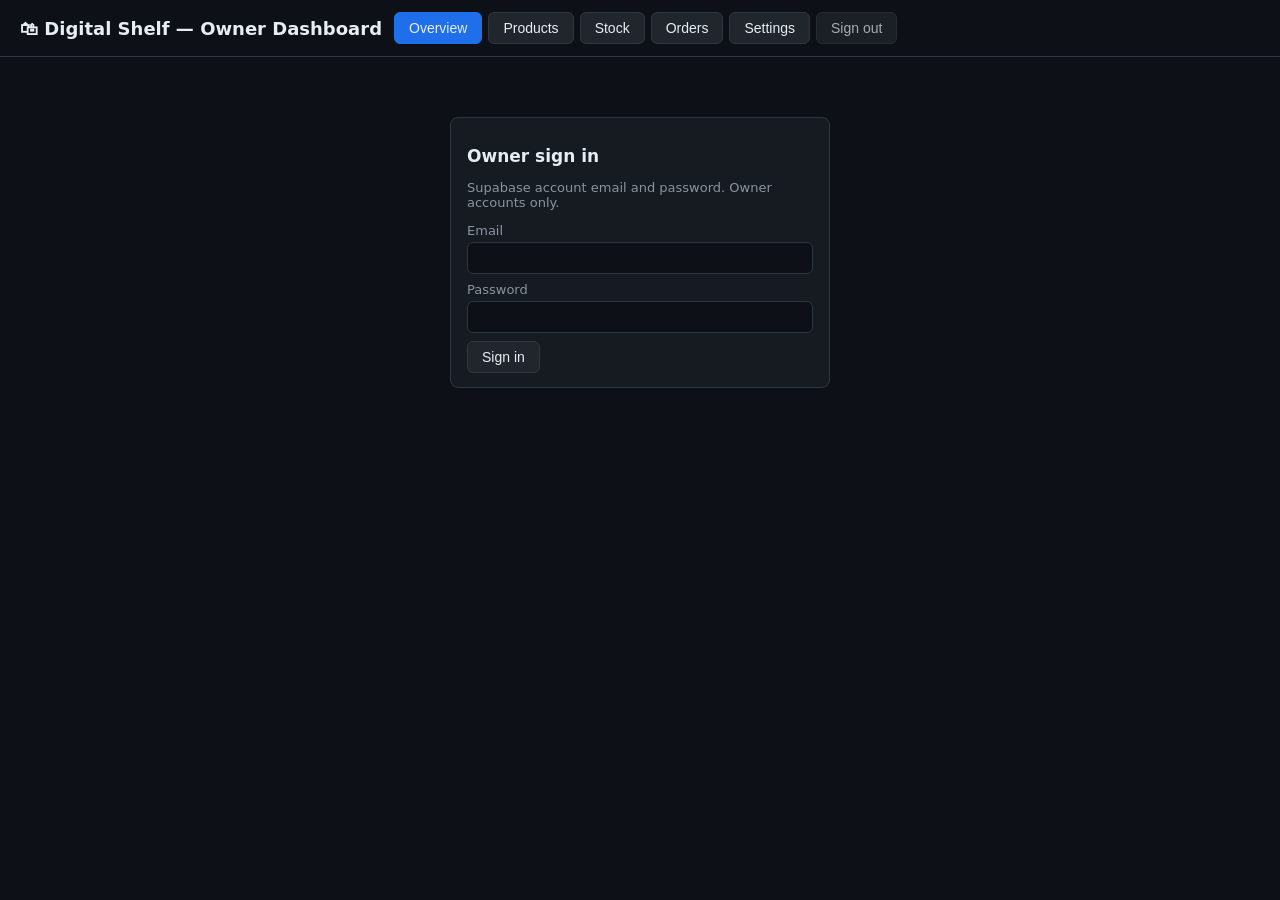
==== dashboard/index.html @ 9cb74b02 "Private owner dashboard: Cloudflare Pages UI + authenticated admin API Worker (admin.py, entry.py): " ====
<!DOCTYPE html>
<html lang="en">
<head>
<meta charset="utf-8">
<meta name="viewport" content="width=device-width, initial-scale=1">
<title>Digital Shelf — Owner Dashboard</title>
<link rel="stylesheet" href="styles.css">
</head>
<body>
<header>
  <h1>🛍 Digital Shelf — Owner Dashboard</h1>
  <nav id="nav" hidden>
    <button data-view="overview" class="active">Overview</button>
    <button data-view="products">Products</button>
    <button data-view="stock">Stock</button>
    <button data-view="orders">Orders</button>
    <button data-view="settings">Settings</button>
    <button id="logout" class="ghost">Sign out</button>
  </nav>
</header>

<main>
  <section id="view-login">
    <form id="login-form" class="card narrow">
      <h2>Owner sign in</h2>
      <p class="muted">Supabase account email and password. Owner accounts only.</p>
      <label>Email <input type="email" id="login-email" required autocomplete="username"></label>
      <label>Password <input type="password" id="login-password" required autocomplete="current-password"></label>
      <button type="submit">Sign in</button>
      <p class="error" id="login-error" hidden></p>
    </form>
  </section>

  <section id="view-overview" hidden>
    <h2>Overview</h2>
    <div id="overview-cards" class="grid"></div>
    <h3>Alerts</h3>
    <div id="overview-alerts" class="card"></div>
  </section>

  <section id="view-products" hidden>
    <h2>Products</h2>
    <form id="product-form" class="card">
      <h3>New product (created inactive)</h3>
      <div class="row">
        <label>SKU <input id="p-sku" required placeholder="e.g. win11-key"></label>
        <label>Title <input id="p-title" required maxlength="64"></label>
        <label>Stars price <input id="p-price" type="number" min="1" step="1" required></label>
        <label>Category <input id="p-category" placeholder="general"></label>
      </div>
      <label>Description <textarea id="p-description" maxlength="500"></textarea></label>
      <button type="submit">Create inactive product</button>
    </form>
    <div id="products-list"></div>
  </section>

  <section id="view-stock" hidden>
    <h2>Stock</h2>
    <form id="stock-form" class="card">
      <h3>Bulk upload codes / download URLs</h3>
      <p class="muted">One per line, up to 500 lines. Encrypted server-side before storage; duplicates are skipped.</p>
      <label>Product SKU <select id="s-sku" required></select></label>
      <label>Lines <textarea id="s-lines" rows="8" required placeholder="CODE-1&#10;https://…"></textarea></label>
      <button type="submit">Encrypt &amp; upload</button>
      <p id="stock-result" class="muted"></p>
    </form>
  </section>

  <section id="view-orders" hidden>
    <h2>Orders</h2>
    <div class="card row">
      <label>State <select id="o-state">
        <option value="">all</option>
        <option>invoice</option><option>checkout</option><option>expired</option>
        <option>delivering</option><option>delivered</option><option>delivery_failed</option>
        <option>needs_refund</option><option>refunded</option>
      </select></label>
      <label>Search <input id="o-q" placeholder="order id, title or user id"></label>
      <button id="o-search">Search</button>
    </div>
    <div id="orders-list"></div>
  </section>

  <section id="view-settings" hidden>
    <h2>Settings</h2>
    <form id="settings-form" class="card">
      <label>Store name <input id="set-shop_name" maxlength="64"></label>
      <label>Support contact <input id="set-support_contact" maxlength="128"></label>
      <label>Terms text <textarea id="set-terms_text" rows="6"></textarea></label>
      <label>Privacy text <textarea id="set-privacy_text" rows="6"></textarea></label>
      <label class="row"><input type="checkbox" id="set-checkout_paused"> Pause checkout (existing paid orders still deliver)</label>
      <p class="warn" id="terms-warning" hidden>⚠ Changing terms or privacy text requires every buyer to re-accept at next checkout.</p>
      <button type="submit">Save settings</button>
      <p id="settings-result" class="muted"></p>
    </form>
  </section>
</main>

<div id="toast" hidden></div>
<script src="config.js"></script>
<script src="app.js"></script>
</body>
</html>
---- dashboard/styles.css ----
:root { color-scheme: dark; }
* { box-sizing: border-box; }
body {
  margin: 0; font-family: system-ui, sans-serif;
  background: #0d1117; color: #e6edf3;
}
header {
  padding: 12px 20px; border-bottom: 1px solid #30363d;
  display: flex; flex-wrap: wrap; gap: 12px; align-items: center;
}
header h1 { font-size: 18px; margin: 0; }
nav { display: flex; gap: 6px; flex-wrap: wrap; }
button {
  background: #21262d; color: #e6edf3; border: 1px solid #30363d;
  border-radius: 6px; padding: 7px 14px; cursor: pointer; font-size: 14px;
}
button:hover { background: #30363d; }
button.active { background: #1f6feb; border-color: #1f6feb; }
button.danger { border-color: #da3633; color: #ff7b72; }
button.ghost { opacity: 0.7; }
main { padding: 20px; max-width: 1000px; margin: 0 auto; }
.card {
  background: #161b22; border: 1px solid #30363d; border-radius: 8px;
  padding: 14px 16px; margin-bottom: 12px;
}
.card.narrow { max-width: 380px; margin: 40px auto; }
.grid { display: grid; grid-template-columns: repeat(auto-fill, minmax(150px, 1fr)); gap: 10px; }
.stat b { font-size: 22px; display: block; }
.stat span { color: #8b949e; font-size: 13px; }
.row { display: flex; gap: 12px; flex-wrap: wrap; align-items: center; }
.spread { justify-content: space-between; }
label { display: block; margin: 8px 0; font-size: 13px; color: #8b949e; }
input, textarea, select {
  display: block; width: 100%; margin-top: 4px; padding: 7px 9px;
  background: #0d1117; color: #e6edf3; border: 1px solid #30363d; border-radius: 6px;
  font-size: 14px; font-family: inherit;
}
input[type="checkbox"] { display: inline; width: auto; margin-right: 8px; }
.row label { flex: 1; min-width: 140px; }
.muted { color: #8b949e; font-size: 13px; }
.error { color: #ff7b72; }
.warn { color: #d29922; }
.badge {
  display: inline-block; padding: 1px 8px; border-radius: 10px; font-size: 12px;
  background: #30363d; margin-left: 4px;
}
.badge.ok { background: #1a7f37; }
.badge.bad { background: #7a2e2e; }
code { background: #30363d; padding: 1px 6px; border-radius: 4px; font-size: 13px; }
#toast {
  position: fixed; bottom: 20px; right: 20px; background: #1f6feb;
  padding: 10px 16px; border-radius: 8px; font-size: 14px;
}
#toast.error { background: #da3633; }
h2 { font-size: 17px; } h3 { font-size: 15px; margin-top: 0; }
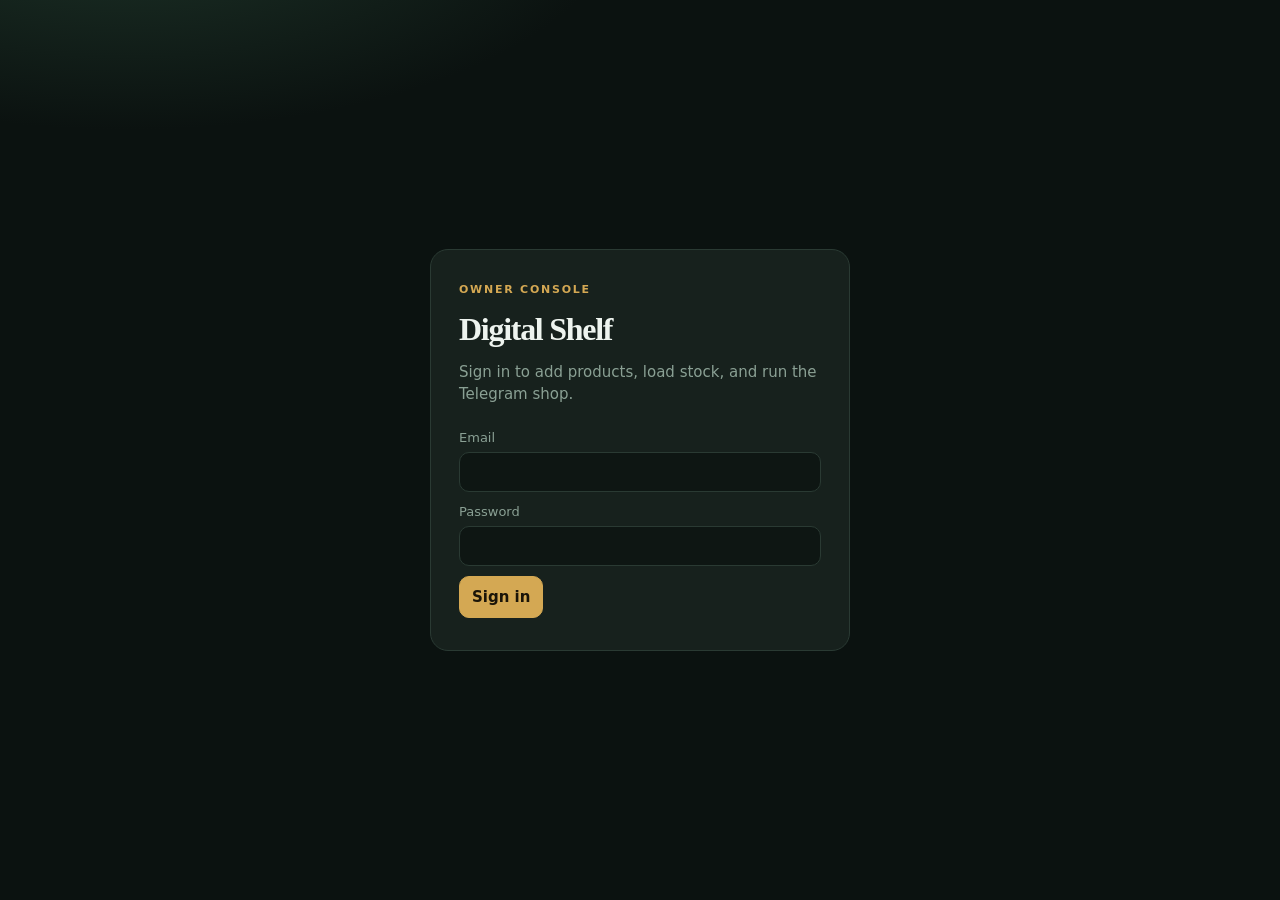
==== commit 9c49bd8a: "Make the owner dashboard actually runnable. The previous console leaked nav on the login screen, edi" ====
--- a/dashboard/index.html
+++ b/dashboard/index.html
@@ -3,98 +3,186 @@
 <head>
 <meta charset="utf-8">
 <meta name="viewport" content="width=device-width, initial-scale=1">
-<title>Digital Shelf — Owner Dashboard</title>
+<title>Digital Shelf — Owner</title>
 <link rel="stylesheet" href="styles.css">
 </head>
 <body>
-<header>
-  <h1>🛍 Digital Shelf — Owner Dashboard</h1>
-  <nav id="nav" hidden>
-    <button data-view="overview" class="active">Overview</button>
-    <button data-view="products">Products</button>
-    <button data-view="stock">Stock</button>
-    <button data-view="orders">Orders</button>
-    <button data-view="settings">Settings</button>
-    <button id="logout" class="ghost">Sign out</button>
-  </nav>
-</header>
-
-<main>
-  <section id="view-login">
-    <form id="login-form" class="card narrow">
-      <h2>Owner sign in</h2>
-      <p class="muted">Supabase account email and password. Owner accounts only.</p>
+<div id="login-screen">
+  <div class="login-card">
+    <p class="eyebrow">Owner console</p>
+    <h1>Digital Shelf</h1>
+    <p class="lede">Sign in to add products, load stock, and run the Telegram shop.</p>
+    <form id="login-form">
       <label>Email <input type="email" id="login-email" required autocomplete="username"></label>
       <label>Password <input type="password" id="login-password" required autocomplete="current-password"></label>
-      <button type="submit">Sign in</button>
+      <button type="submit" class="primary">Sign in</button>
       <p class="error" id="login-error" hidden></p>
     </form>
-  </section>
+  </div>
+</div>
 
-  <section id="view-overview" hidden>
-    <h2>Overview</h2>
-    <div id="overview-cards" class="grid"></div>
-    <h3>Alerts</h3>
-    <div id="overview-alerts" class="card"></div>
-  </section>
+<div id="shell" hidden>
+  <aside>
+    <div class="brand">
+      <span class="mark">DS</span>
+      <div>
+        <strong>Digital Shelf</strong>
+        <small id="shop-status">checking…</small>
+      </div>
+    </div>
+    <nav id="nav">
+      <button data-view="overview" class="active">Overview</button>
+      <button data-view="products">Products</button>
+      <button data-view="stock">Stock</button>
+      <button data-view="orders">Orders</button>
+      <button data-view="settings">Settings</button>
+    </nav>
+    <button id="logout" class="ghost">Sign out</button>
+  </aside>
 
-  <section id="view-products" hidden>
-    <h2>Products</h2>
-    <form id="product-form" class="card">
-      <h3>New product (created inactive)</h3>
-      <div class="row">
-        <label>SKU <input id="p-sku" required placeholder="e.g. win11-key"></label>
-        <label>Title <input id="p-title" required maxlength="64"></label>
-        <label>Stars price <input id="p-price" type="number" min="1" step="1" required></label>
-        <label>Category <input id="p-category" placeholder="general"></label>
+  <main>
+    <section id="view-overview">
+      <header class="page-head">
+        <div>
+          <p class="eyebrow">Shop health</p>
+          <h2>Overview</h2>
+        </div>
+      </header>
+      <div id="setup-banner" class="banner" hidden></div>
+      <div id="overview-cards" class="stats"></div>
+      <div class="panel">
+        <h3>Needs attention</h3>
+        <div id="overview-alerts"></div>
       </div>
-      <label>Description <textarea id="p-description" maxlength="500"></textarea></label>
-      <button type="submit">Create inactive product</button>
-    </form>
-    <div id="products-list"></div>
-  </section>
+    </section>
 
-  <section id="view-stock" hidden>
-    <h2>Stock</h2>
-    <form id="stock-form" class="card">
-      <h3>Bulk upload codes / download URLs</h3>
-      <p class="muted">One per line, up to 500 lines. Encrypted server-side before storage; duplicates are skipped.</p>
-      <label>Product SKU <select id="s-sku" required></select></label>
-      <label>Lines <textarea id="s-lines" rows="8" required placeholder="CODE-1&#10;https://…"></textarea></label>
-      <button type="submit">Encrypt &amp; upload</button>
-      <p id="stock-result" class="muted"></p>
-    </form>
-  </section>
+    <section id="view-products" hidden>
+      <header class="page-head">
+        <div>
+          <p class="eyebrow">Catalog</p>
+          <h2>Products</h2>
+        </div>
+        <button id="new-product" class="primary">New product</button>
+      </header>
+      <p class="hint">New products stay hidden from buyers until you upload stock and activate them.</p>
+      <div id="products-list" class="stack"></div>
+    </section>
 
-  <section id="view-orders" hidden>
-    <h2>Orders</h2>
-    <div class="card row">
-      <label>State <select id="o-state">
-        <option value="">all</option>
-        <option>invoice</option><option>checkout</option><option>expired</option>
-        <option>delivering</option><option>delivered</option><option>delivery_failed</option>
-        <option>needs_refund</option><option>refunded</option>
-      </select></label>
-      <label>Search <input id="o-q" placeholder="order id, title or user id"></label>
-      <button id="o-search">Search</button>
+    <section id="view-stock" hidden>
+      <header class="page-head">
+        <div>
+          <p class="eyebrow">Inventory</p>
+          <h2>Stock</h2>
+        </div>
+      </header>
+      <div class="grid-2">
+        <form id="stock-form" class="panel">
+          <h3>Upload codes or URLs</h3>
+          <p class="hint">One per line, up to 500. Encrypted in the Worker before storage. Sold and quarantined rows are never overwritten.</p>
+          <label>Product
+            <select id="s-sku" required></select>
+          </label>
+          <label class="drop" id="dropzone">
+            <input type="file" id="s-file" accept=".txt,text/plain">
+            Drop a .txt file here, or paste below
+          </label>
+          <label>Lines
+            <textarea id="s-lines" rows="8" placeholder="XXXX-XXXX-XXXX&#10;https://…"></textarea>
+          </label>
+          <button type="submit" class="primary">Encrypt &amp; upload</button>
+          <p id="stock-result" class="hint"></p>
+        </form>
+        <div class="panel">
+          <h3>Loaded for this product</h3>
+          <p class="hint">Fingerprints only — codes never appear here.</p>
+          <div id="stock-list"></div>
+        </div>
+      </div>
+    </section>
+
+    <section id="view-orders" hidden>
+      <header class="page-head">
+        <div>
+          <p class="eyebrow">Sales</p>
+          <h2>Orders</h2>
+        </div>
+      </header>
+      <div class="filters panel">
+        <label>State
+          <select id="o-state">
+            <option value="">all</option>
+            <option>invoice</option>
+            <option>checkout</option>
+            <option>expired</option>
+            <option>delivering</option>
+            <option>delivered</option>
+            <option>delivery_failed</option>
+            <option>needs_refund</option>
+            <option>refunded</option>
+          </select>
+        </label>
+        <label>Search
+          <input id="o-q" placeholder="order id, title or Telegram user id">
+        </label>
+        <button id="o-search" class="primary">Search</button>
+      </div>
+      <div id="orders-list" class="stack"></div>
+    </section>
+
+    <section id="view-settings" hidden>
+      <header class="page-head">
+        <div>
+          <p class="eyebrow">Store</p>
+          <h2>Settings</h2>
+        </div>
+      </header>
+      <form id="settings-form" class="panel narrow">
+        <label>Store name <input id="set-shop_name" maxlength="64"></label>
+        <label>Support contact <input id="set-support_contact" maxlength="128" placeholder="email or @handle"></label>
+        <label>Terms text <textarea id="set-terms_text" rows="6"></textarea></label>
+        <label>Privacy text <textarea id="set-privacy_text" rows="6"></textarea></label>
+        <label class="check">
+          <input type="checkbox" id="set-checkout_paused">
+          Pause checkout — already-paid orders still deliver
+        </label>
+        <p class="warn" id="terms-warning" hidden>Changing terms or privacy requires every buyer to re-accept at next checkout.</p>
+        <button type="submit" class="primary">Save settings</button>
+        <p id="settings-result" class="hint"></p>
+      </form>
+    </section>
+  </main>
+</div>
+
+<dialog id="product-dialog">
+  <form id="product-form" method="dialog">
+    <h3 id="product-dialog-title">New product</h3>
+    <p class="hint" id="product-dialog-hint">Created inactive. Upload stock, then activate.</p>
+    <input type="hidden" id="p-mode" value="create">
+    <label>SKU <input id="p-sku" required placeholder="win11-key" autocomplete="off"></label>
+    <label>Title <input id="p-title" required maxlength="64"></label>
+    <div class="row">
+      <label>Stars price <input id="p-price" type="number" min="1" step="1" required></label>
+      <label>Category <input id="p-category" placeholder="general"></label>
     </div>
-    <div id="orders-list"></div>
-  </section>
+    <label>Description <textarea id="p-description" maxlength="500" rows="3"></textarea></label>
+    <div class="dialog-actions">
+      <button type="button" id="product-cancel" class="ghost" value="cancel">Cancel</button>
+      <button type="submit" class="primary" id="product-save">Create</button>
+    </div>
+    <p class="error" id="product-error" hidden></p>
+  </form>
+</dialog>
 
-  <section id="view-settings" hidden>
-    <h2>Settings</h2>
-    <form id="settings-form" class="card">
-      <label>Store name <input id="set-shop_name" maxlength="64"></label>
-      <label>Support contact <input id="set-support_contact" maxlength="128"></label>
-      <label>Terms text <textarea id="set-terms_text" rows="6"></textarea></label>
-      <label>Privacy text <textarea id="set-privacy_text" rows="6"></textarea></label>
-      <label class="row"><input type="checkbox" id="set-checkout_paused"> Pause checkout (existing paid orders still deliver)</label>
-      <p class="warn" id="terms-warning" hidden>⚠ Changing terms or privacy text requires every buyer to re-accept at next checkout.</p>
-      <button type="submit">Save settings</button>
-      <p id="settings-result" class="muted"></p>
-    </form>
-  </section>
-</main>
+<dialog id="confirm-dialog">
+  <form method="dialog" id="confirm-form">
+    <h3 id="confirm-title">Confirm</h3>
+    <p id="confirm-body"></p>
+    <div class="dialog-actions">
+      <button type="button" id="confirm-cancel" class="ghost">Cancel</button>
+      <button type="submit" id="confirm-ok" class="danger">Confirm</button>
+    </div>
+  </form>
+</dialog>
 
 <div id="toast" hidden></div>
 <script src="config.js"></script>
--- a/dashboard/styles.css
+++ b/dashboard/styles.css
@@ -1,55 +1,230 @@
-:root { color-scheme: dark; }
+:root {
+  color-scheme: dark;
+  --bg: #0b1210;
+  --bg-2: #121a17;
+  --panel: #17211d;
+  --line: #2a3a33;
+  --ink: #eef4ef;
+  --muted: #8aa094;
+  --gold: #d4a853;
+  --gold-2: #f0c36a;
+  --ok: #3dcc8a;
+  --bad: #e07070;
+  --warn: #e0b45a;
+}
 * { box-sizing: border-box; }
+[hidden] { display: none !important; }
+html, body { height: 100%; }
 body {
-  margin: 0; font-family: system-ui, sans-serif;
-  background: #0d1117; color: #e6edf3;
-}
-header {
-  padding: 12px 20px; border-bottom: 1px solid #30363d;
-  display: flex; flex-wrap: wrap; gap: 12px; align-items: center;
-}
-header h1 { font-size: 18px; margin: 0; }
-nav { display: flex; gap: 6px; flex-wrap: wrap; }
-button {
-  background: #21262d; color: #e6edf3; border: 1px solid #30363d;
-  border-radius: 6px; padding: 7px 14px; cursor: pointer; font-size: 14px;
-}
-button:hover { background: #30363d; }
-button.active { background: #1f6feb; border-color: #1f6feb; }
-button.danger { border-color: #da3633; color: #ff7b72; }
-button.ghost { opacity: 0.7; }
-main { padding: 20px; max-width: 1000px; margin: 0 auto; }
-.card {
-  background: #161b22; border: 1px solid #30363d; border-radius: 8px;
-  padding: 14px 16px; margin-bottom: 12px;
-}
-.card.narrow { max-width: 380px; margin: 40px auto; }
-.grid { display: grid; grid-template-columns: repeat(auto-fill, minmax(150px, 1fr)); gap: 10px; }
-.stat b { font-size: 22px; display: block; }
-.stat span { color: #8b949e; font-size: 13px; }
-.row { display: flex; gap: 12px; flex-wrap: wrap; align-items: center; }
-.spread { justify-content: space-between; }
-label { display: block; margin: 8px 0; font-size: 13px; color: #8b949e; }
+  margin: 0;
+  background: var(--bg);
+  color: var(--ink);
+  font: 15px/1.5 "Segoe UI", system-ui, sans-serif;
+}
+
+#login-screen {
+  min-height: 100%;
+  display: grid;
+  place-items: center;
+  padding: 32px 16px;
+  background:
+    radial-gradient(900px 400px at 10% -10%, #1d3328 0%, transparent 55%),
+    var(--bg);
+}
+.login-card {
+  width: min(420px, 100%);
+  background: var(--panel);
+  border: 1px solid var(--line);
+  border-radius: 18px;
+  padding: 32px 28px;
+}
+.login-card h1 {
+  font-family: Georgia, "Times New Roman", serif;
+  font-size: 32px;
+  letter-spacing: -0.04em;
+  margin: 0 0 8px;
+}
+.lede { color: var(--muted); margin: 0 0 22px; }
+.eyebrow {
+  margin: 0 0 6px;
+  color: var(--gold);
+  font-size: 11px;
+  letter-spacing: 0.16em;
+  text-transform: uppercase;
+  font-weight: 650;
+}
+
+#shell {
+  min-height: 100%;
+  display: grid;
+  grid-template-columns: 240px 1fr;
+}
+aside {
+  background: var(--bg-2);
+  border-right: 1px solid var(--line);
+  padding: 22px 16px;
+  display: flex;
+  flex-direction: column;
+  gap: 22px;
+}
+.brand { display: flex; gap: 12px; align-items: center; }
+.brand strong { display: block; font-size: 15px; }
+.brand small { color: var(--muted); font-size: 12px; }
+.mark {
+  width: 36px; height: 36px; border-radius: 10px;
+  display: grid; place-items: center;
+  background: #24362d; color: var(--gold-2);
+  font-size: 12px; font-weight: 700; letter-spacing: 0.04em;
+}
+nav { display: flex; flex-direction: column; gap: 4px; flex: 1; }
+nav button, button {
+  font: inherit;
+  cursor: pointer;
+  border: 1px solid var(--line);
+  background: #1b2722;
+  color: var(--ink);
+  border-radius: 10px;
+  padding: 9px 12px;
+  text-align: left;
+}
+nav button { background: transparent; border-color: transparent; color: #c5d4cb; }
+nav button:hover, button:hover { background: #24362d; }
+nav button.active { background: #2a4638; color: var(--gold-2); }
+button.primary {
+  background: var(--gold);
+  color: #1a1408;
+  border-color: var(--gold);
+  font-weight: 650;
+  text-align: center;
+}
+button.primary:hover { background: var(--gold-2); }
+button.danger { border-color: #7a3030; color: var(--bad); background: #2a1717; }
+button.ghost { background: transparent; color: var(--muted); text-align: center; }
+#logout { margin-top: auto; }
+
+main { padding: 28px 32px 48px; max-width: 1100px; }
+.page-head {
+  display: flex; justify-content: space-between; align-items: end;
+  gap: 16px; margin-bottom: 18px;
+}
+.page-head h2 {
+  font-family: Georgia, "Times New Roman", serif;
+  font-size: 28px; letter-spacing: -0.03em; margin: 0;
+}
+.hint { color: var(--muted); font-size: 13px; margin: 0 0 14px; }
+.warn { color: var(--warn); font-size: 13px; }
+.error { color: var(--bad); font-size: 13px; }
+.panel {
+  background: var(--panel);
+  border: 1px solid var(--line);
+  border-radius: 16px;
+  padding: 18px;
+  margin-bottom: 16px;
+}
+.panel.narrow { max-width: 640px; }
+.panel h3 { margin: 0 0 10px; font-size: 16px; }
+.stats {
+  display: grid;
+  grid-template-columns: repeat(auto-fill, minmax(150px, 1fr));
+  gap: 10px;
+  margin-bottom: 16px;
+}
+.stat {
+  background: var(--panel);
+  border: 1px solid var(--line);
+  border-radius: 14px;
+  padding: 14px 16px;
+}
+.stat b { display: block; font-size: 24px; letter-spacing: -0.03em; }
+.stat span { color: var(--muted); font-size: 12px; }
+.stack { display: grid; gap: 10px; }
+.item {
+  background: var(--panel);
+  border: 1px solid var(--line);
+  border-radius: 14px;
+  padding: 14px 16px;
+  display: flex;
+  justify-content: space-between;
+  gap: 16px;
+  align-items: center;
+}
+.item .meta { color: var(--muted); font-size: 13px; }
+.actions { display: flex; gap: 8px; flex-wrap: wrap; }
+.badge {
+  display: inline-block;
+  padding: 1px 8px;
+  border-radius: 999px;
+  font-size: 11px;
+  background: #2a3a33;
+  margin-left: 6px;
+  vertical-align: 1px;
+}
+.badge.ok { background: #1c4a34; color: var(--ok); }
+.badge.bad { background: #4a2222; color: var(--bad); }
+.badge.warn { background: #4a3c1c; color: var(--warn); }
+code { font-size: 12px; background: #101815; padding: 1px 6px; border-radius: 6px; }
+label { display: block; margin: 10px 0; font-size: 13px; color: var(--muted); }
 input, textarea, select {
-  display: block; width: 100%; margin-top: 4px; padding: 7px 9px;
-  background: #0d1117; color: #e6edf3; border: 1px solid #30363d; border-radius: 6px;
-  font-size: 14px; font-family: inherit;
-}
-input[type="checkbox"] { display: inline; width: auto; margin-right: 8px; }
-.row label { flex: 1; min-width: 140px; }
-.muted { color: #8b949e; font-size: 13px; }
-.error { color: #ff7b72; }
-.warn { color: #d29922; }
-.badge {
-  display: inline-block; padding: 1px 8px; border-radius: 10px; font-size: 12px;
-  background: #30363d; margin-left: 4px;
-}
-.badge.ok { background: #1a7f37; }
-.badge.bad { background: #7a2e2e; }
-code { background: #30363d; padding: 1px 6px; border-radius: 4px; font-size: 13px; }
+  display: block; width: 100%; margin-top: 5px;
+  background: #0e1613; color: var(--ink);
+  border: 1px solid var(--line); border-radius: 10px;
+  padding: 9px 11px; font: inherit;
+}
+.row { display: flex; gap: 12px; }
+.row label { flex: 1; }
+.check { display: flex; align-items: center; gap: 8px; color: var(--ink); }
+.check input { width: auto; margin: 0; }
+.filters { display: flex; gap: 12px; align-items: end; flex-wrap: wrap; }
+.filters label { flex: 1; min-width: 160px; margin: 0; }
+.filters button { height: 40px; }
+.grid-2 { display: grid; grid-template-columns: 1fr 1fr; gap: 16px; align-items: start; }
+.drop {
+  border: 1px dashed var(--line);
+  border-radius: 12px;
+  padding: 18px;
+  text-align: center;
+  color: var(--muted);
+  background: #101815;
+}
+.drop input { display: none; }
+.banner {
+  border: 1px solid #3d5a48;
+  background: #15241d;
+  border-radius: 14px;
+  padding: 16px 18px;
+  margin-bottom: 16px;
+}
+.banner ol { margin: 8px 0 0; padding-left: 18px; color: var(--muted); }
+.banner strong { color: var(--gold-2); }
+.empty { color: var(--muted); padding: 28px 8px; text-align: center; }
+table { width: 100%; border-collapse: collapse; font-size: 13px; }
+th, td { text-align: left; padding: 8px 6px; border-bottom: 1px solid var(--line); }
+th { color: var(--muted); font-weight: 550; }
+
+dialog {
+  background: var(--panel);
+  color: var(--ink);
+  border: 1px solid var(--line);
+  border-radius: 16px;
+  padding: 22px;
+  width: min(460px, 92vw);
+}
+dialog::backdrop { background: rgba(0,0,0,.55); }
+.dialog-actions { display: flex; justify-content: flex-end; gap: 8px; margin-top: 16px; }
+
 #toast {
-  position: fixed; bottom: 20px; right: 20px; background: #1f6feb;
-  padding: 10px 16px; border-radius: 8px; font-size: 14px;
-}
-#toast.error { background: #da3633; }
-h2 { font-size: 17px; } h3 { font-size: 15px; margin-top: 0; }
+  position: fixed; bottom: 20px; right: 20px;
+  background: #2a4638; color: var(--ink);
+  padding: 10px 14px; border-radius: 10px; z-index: 20;
+}
+#toast.error { background: #5a2626; }
+
+@media (max-width: 860px) {
+  #shell { grid-template-columns: 1fr; }
+  aside { flex-direction: row; flex-wrap: wrap; align-items: center; }
+  nav { flex-direction: row; flex-wrap: wrap; }
+  #logout { margin: 0; }
+  main { padding: 20px 16px 40px; }
+  .grid-2, .row { grid-template-columns: 1fr; display: grid; }
+  .item { flex-direction: column; align-items: stretch; }
+}
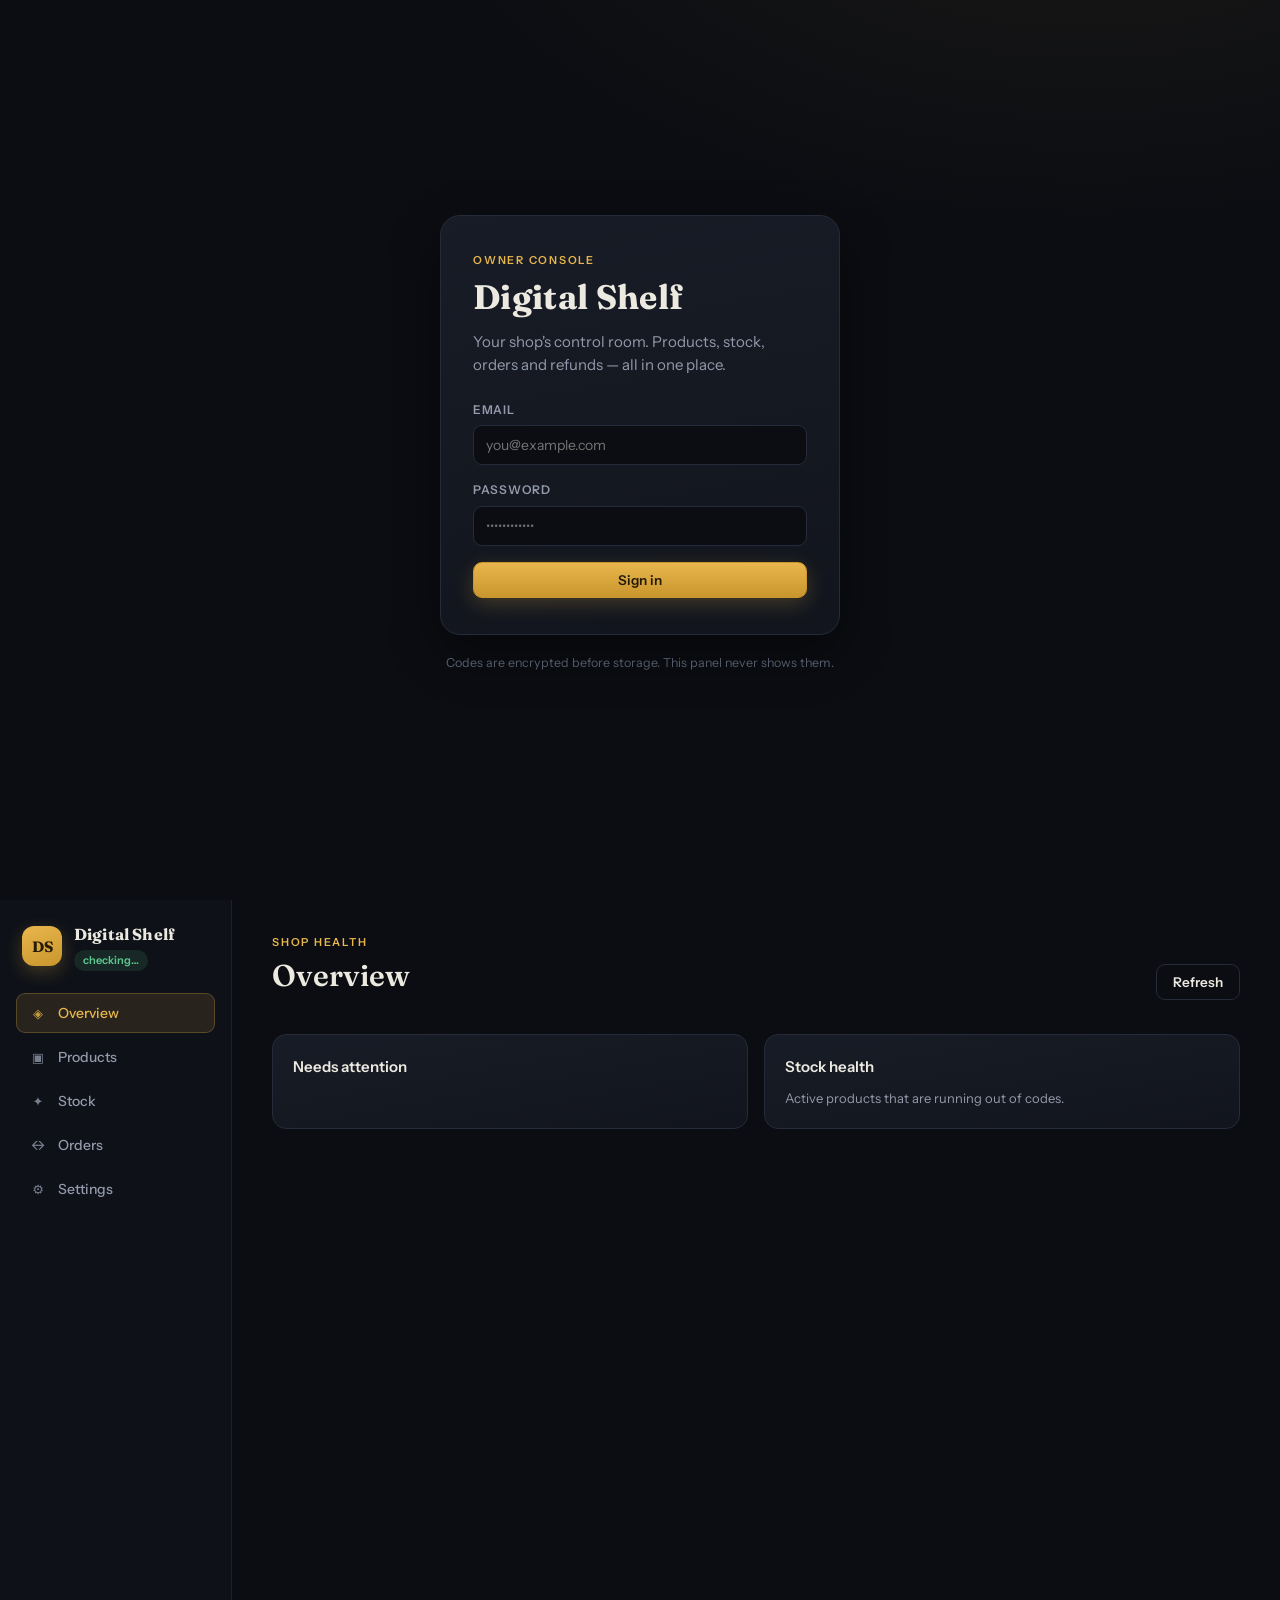
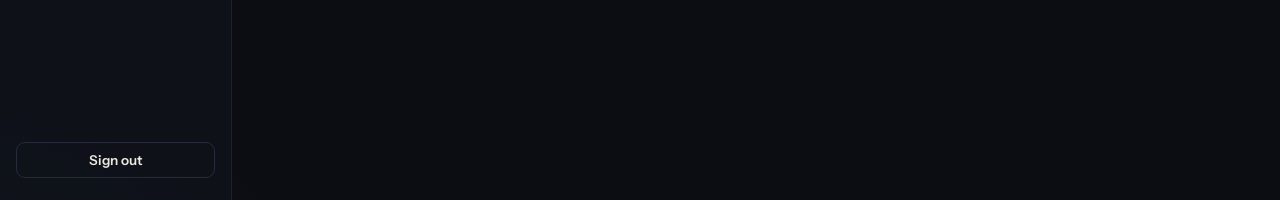
==== commit 9099aaec: "Rebuild owner console UI for clearer shop control Same Worker /admin/api contract and Supabase sign-" ====
--- a/dashboard/index.html
+++ b/dashboard/index.html
@@ -3,183 +3,242 @@
 <head>
 <meta charset="utf-8">
 <meta name="viewport" content="width=device-width, initial-scale=1">
-<title>Digital Shelf — Owner</title>
+<title>Digital Shelf — Owner Console</title>
+<link rel="preconnect" href="https://fonts.googleapis.com">
+<link rel="preconnect" href="https://fonts.gstatic.com" crossorigin>
+<link href="https://fonts.googleapis.com/css2?family=Fraunces:opsz,wght@9..144,500;9..144,600;9..144,700&family=Instrument+Sans:wght@400;500;600;700&family=IBM+Plex+Mono:wght@400;500&display=swap" rel="stylesheet">
 <link rel="stylesheet" href="styles.css">
 </head>
 <body>
+
+<!-- ============ LOGIN ============ -->
 <div id="login-screen">
-  <div class="login-card">
-    <p class="eyebrow">Owner console</p>
-    <h1>Digital Shelf</h1>
-    <p class="lede">Sign in to add products, load stock, and run the Telegram shop.</p>
-    <form id="login-form">
-      <label>Email <input type="email" id="login-email" required autocomplete="username"></label>
-      <label>Password <input type="password" id="login-password" required autocomplete="current-password"></label>
-      <button type="submit" class="primary">Sign in</button>
-      <p class="error" id="login-error" hidden></p>
-    </form>
+  <div class="login-wrap">
+    <div class="login-card">
+      <p class="eyebrow">Owner console</p>
+      <h1 class="display">Digital Shelf</h1>
+      <p class="lede">Your shop's control room. Products, stock, orders and refunds — all in one place.</p>
+      <form id="login-form">
+        <label class="field">
+          <span>Email</span>
+          <input type="email" id="login-email" required autocomplete="username" placeholder="you@example.com">
+        </label>
+        <label class="field">
+          <span>Password</span>
+          <input type="password" id="login-password" required autocomplete="current-password" placeholder="••••••••••••">
+        </label>
+        <button type="submit" class="btn primary block">Sign in</button>
+        <p class="form-error" id="login-error" hidden></p>
+      </form>
+    </div>
+    <p class="login-foot">Codes are encrypted before storage. This panel never shows them.</p>
   </div>
 </div>
 
+<!-- ============ SHELL ============ -->
 <div id="shell" hidden>
-  <aside>
+  <aside class="sidebar">
     <div class="brand">
-      <span class="mark">DS</span>
-      <div>
-        <strong>Digital Shelf</strong>
-        <small id="shop-status">checking…</small>
+      <span class="brand-mark">DS</span>
+      <div class="brand-text">
+        <strong class="display">Digital Shelf</strong>
+        <span id="shop-status" class="status-pill">checking…</span>
       </div>
     </div>
     <nav id="nav">
-      <button data-view="overview" class="active">Overview</button>
-      <button data-view="products">Products</button>
-      <button data-view="stock">Stock</button>
-      <button data-view="orders">Orders</button>
-      <button data-view="settings">Settings</button>
+      <button data-view="overview" class="active"><span class="nav-ico">◈</span>Overview</button>
+      <button data-view="products"><span class="nav-ico">▣</span>Products</button>
+      <button data-view="stock"><span class="nav-ico">✦</span>Stock</button>
+      <button data-view="orders"><span class="nav-ico">↔</span>Orders</button>
+      <button data-view="settings"><span class="nav-ico">⚙</span>Settings</button>
     </nav>
-    <button id="logout" class="ghost">Sign out</button>
+    <button id="logout" class="btn ghost">Sign out</button>
   </aside>
 
   <main>
+    <!-- ======== OVERVIEW ======== -->
     <section id="view-overview">
       <header class="page-head">
         <div>
           <p class="eyebrow">Shop health</p>
-          <h2>Overview</h2>
-        </div>
+          <h2 class="display">Overview</h2>
+        </div>
+        <button class="btn ghost" id="overview-refresh">Refresh</button>
       </header>
       <div id="setup-banner" class="banner" hidden></div>
-      <div id="overview-cards" class="stats"></div>
-      <div class="panel">
-        <h3>Needs attention</h3>
-        <div id="overview-alerts"></div>
-      </div>
-    </section>
-
+      <div id="overview-cards" class="stats-grid"></div>
+      <div class="grid-2">
+        <div class="panel">
+          <h3>Needs attention</h3>
+          <div id="overview-alerts"></div>
+        </div>
+        <div class="panel">
+          <h3>Stock health</h3>
+          <p class="hint">Active products that are running out of codes.</p>
+          <div id="overview-lowstock"></div>
+        </div>
+      </div>
+    </section>
+
+    <!-- ======== PRODUCTS ======== -->
     <section id="view-products" hidden>
       <header class="page-head">
         <div>
           <p class="eyebrow">Catalog</p>
-          <h2>Products</h2>
-        </div>
-        <button id="new-product" class="primary">New product</button>
+          <h2 class="display">Products</h2>
+        </div>
+        <button id="new-product" class="btn primary">+ New product</button>
       </header>
       <p class="hint">New products stay hidden from buyers until you upload stock and activate them.</p>
-      <div id="products-list" class="stack"></div>
-    </section>
-
+      <div id="products-list" class="product-grid"></div>
+    </section>
+
+    <!-- ======== STOCK ======== -->
     <section id="view-stock" hidden>
       <header class="page-head">
         <div>
           <p class="eyebrow">Inventory</p>
-          <h2>Stock</h2>
+          <h2 class="display">Stock</h2>
         </div>
       </header>
       <div class="grid-2">
         <form id="stock-form" class="panel">
           <h3>Upload codes or URLs</h3>
-          <p class="hint">One per line, up to 500. Encrypted in the Worker before storage. Sold and quarantined rows are never overwritten.</p>
-          <label>Product
+          <p class="hint">One per line, up to 500. Encrypted in the Worker before storage. Duplicates are skipped, never overwritten.</p>
+          <label class="field">
+            <span>Product</span>
             <select id="s-sku" required></select>
           </label>
-          <label class="drop" id="dropzone">
+          <label class="dropzone" id="dropzone">
             <input type="file" id="s-file" accept=".txt,text/plain">
+            <span class="drop-ico">⤓</span>
             Drop a .txt file here, or paste below
           </label>
-          <label>Lines
-            <textarea id="s-lines" rows="8" placeholder="XXXX-XXXX-XXXX&#10;https://…"></textarea>
+          <label class="field">
+            <span>Lines <em id="s-count" class="line-count"></em></span>
+            <textarea id="s-lines" rows="9" placeholder="XXXX-XXXX-XXXX&#10;https://…"></textarea>
           </label>
-          <button type="submit" class="primary">Encrypt &amp; upload</button>
-          <p id="stock-result" class="hint"></p>
+          <button type="submit" class="btn primary block">Encrypt &amp; upload</button>
+          <p id="stock-result" class="form-note"></p>
         </form>
         <div class="panel">
           <h3>Loaded for this product</h3>
           <p class="hint">Fingerprints only — codes never appear here.</p>
-          <div id="stock-list"></div>
-        </div>
-      </div>
-    </section>
-
+          <div id="stock-state-filter" class="chip-row"></div>
+          <div id="stock-list" class="stock-table-wrap"></div>
+        </div>
+      </div>
+    </section>
+
+    <!-- ======== ORDERS ======== -->
     <section id="view-orders" hidden>
       <header class="page-head">
         <div>
           <p class="eyebrow">Sales</p>
-          <h2>Orders</h2>
-        </div>
-      </header>
-      <div class="filters panel">
-        <label>State
-          <select id="o-state">
-            <option value="">all</option>
-            <option>invoice</option>
-            <option>checkout</option>
-            <option>expired</option>
-            <option>delivering</option>
-            <option>delivered</option>
-            <option>delivery_failed</option>
-            <option>needs_refund</option>
-            <option>refunded</option>
-          </select>
-        </label>
-        <label>Search
-          <input id="o-q" placeholder="order id, title or Telegram user id">
-        </label>
-        <button id="o-search" class="primary">Search</button>
+          <h2 class="display">Orders</h2>
+        </div>
+      </header>
+      <div class="panel filters-panel">
+        <div id="o-state-chips" class="chip-row"></div>
+        <div class="filters-row">
+          <input id="o-q" placeholder="Search order id, title or Telegram user id" class="grow">
+          <button id="o-search" class="btn primary">Search</button>
+        </div>
       </div>
       <div id="orders-list" class="stack"></div>
     </section>
 
+    <!-- ======== SETTINGS ======== -->
     <section id="view-settings" hidden>
       <header class="page-head">
         <div>
           <p class="eyebrow">Store</p>
-          <h2>Settings</h2>
-        </div>
-      </header>
+          <h2 class="display">Settings</h2>
+        </div>
+      </header>
+
+      <div class="panel pause-card" id="pause-card">
+        <div>
+          <h3>Checkout</h3>
+          <p class="hint">Paused stops new invoices. Already-paid orders still deliver.</p>
+        </div>
+        <label class="switch">
+          <input type="checkbox" id="set-checkout_paused">
+          <span class="switch-track"><span class="switch-thumb"></span></span>
+          <span id="pause-label">Open</span>
+        </label>
+      </div>
+
       <form id="settings-form" class="panel narrow">
-        <label>Store name <input id="set-shop_name" maxlength="64"></label>
-        <label>Support contact <input id="set-support_contact" maxlength="128" placeholder="email or @handle"></label>
-        <label>Terms text <textarea id="set-terms_text" rows="6"></textarea></label>
-        <label>Privacy text <textarea id="set-privacy_text" rows="6"></textarea></label>
-        <label class="check">
-          <input type="checkbox" id="set-checkout_paused">
-          Pause checkout — already-paid orders still deliver
-        </label>
-        <p class="warn" id="terms-warning" hidden>Changing terms or privacy requires every buyer to re-accept at next checkout.</p>
-        <button type="submit" class="primary">Save settings</button>
-        <p id="settings-result" class="hint"></p>
+        <label class="field">
+          <span>Store name</span>
+          <input id="set-shop_name" maxlength="64">
+        </label>
+        <label class="field">
+          <span>Support contact</span>
+          <input id="set-support_contact" maxlength="128" placeholder="email or @handle">
+        </label>
+        <label class="field">
+          <span>Terms text</span>
+          <textarea id="set-terms_text" rows="6"></textarea>
+        </label>
+        <label class="field">
+          <span>Privacy text</span>
+          <textarea id="set-privacy_text" rows="6"></textarea>
+        </label>
+        <p class="warn-banner" id="terms-warning" hidden>Changing terms or privacy requires every buyer to re-accept at next checkout.</p>
+        <button type="submit" class="btn primary">Save settings</button>
+        <p id="settings-result" class="form-note"></p>
       </form>
     </section>
   </main>
 </div>
 
-<dialog id="product-dialog">
+<!-- ============ PRODUCT DIALOG ============ -->
+<dialog id="product-dialog" class="modal">
   <form id="product-form" method="dialog">
-    <h3 id="product-dialog-title">New product</h3>
-    <p class="hint" id="product-dialog-hint">Created inactive. Upload stock, then activate.</p>
+    <h3 id="product-dialog-title" class="display">New product</h3>
+    <p class="hint" id="product-dialog-hint">Created hidden. Upload stock, then activate.</p>
     <input type="hidden" id="p-mode" value="create">
-    <label>SKU <input id="p-sku" required placeholder="win11-key" autocomplete="off"></label>
-    <label>Title <input id="p-title" required maxlength="64"></label>
+    <label class="field" id="p-sku-field">
+      <span>SKU</span>
+      <input id="p-sku" required placeholder="win11-key" autocomplete="off">
+      <small class="hint">2–64 chars: letters, digits, - or _. Cannot change later.</small>
+    </label>
+    <label class="field">
+      <span>Title</span>
+      <input id="p-title" required maxlength="64">
+    </label>
     <div class="row">
-      <label>Stars price <input id="p-price" type="number" min="1" step="1" required></label>
-      <label>Category <input id="p-category" placeholder="general"></label>
-    </div>
-    <label>Description <textarea id="p-description" maxlength="500" rows="3"></textarea></label>
+      <label class="field">
+        <span>Stars price</span>
+        <input id="p-price" type="number" min="1" max="100000" step="1" required>
+      </label>
+      <label class="field">
+        <span>Category</span>
+        <input id="p-category" placeholder="general" maxlength="64">
+      </label>
+    </div>
+    <label class="field">
+      <span>Description</span>
+      <textarea id="p-description" maxlength="500" rows="3"></textarea>
+    </label>
     <div class="dialog-actions">
-      <button type="button" id="product-cancel" class="ghost" value="cancel">Cancel</button>
-      <button type="submit" class="primary" id="product-save">Create</button>
-    </div>
-    <p class="error" id="product-error" hidden></p>
+      <button type="button" id="product-cancel" class="btn ghost">Cancel</button>
+      <button type="submit" class="btn primary" id="product-save">Create</button>
+    </div>
+    <p class="form-error" id="product-error" hidden></p>
   </form>
 </dialog>
 
-<dialog id="confirm-dialog">
+<!-- ============ CONFIRM DIALOG ============ -->
+<dialog id="confirm-dialog" class="modal">
   <form method="dialog" id="confirm-form">
-    <h3 id="confirm-title">Confirm</h3>
+    <h3 id="confirm-title" class="display">Confirm</h3>
     <p id="confirm-body"></p>
     <div class="dialog-actions">
-      <button type="button" id="confirm-cancel" class="ghost">Cancel</button>
-      <button type="submit" id="confirm-ok" class="danger">Confirm</button>
+      <button type="button" id="confirm-cancel" class="btn ghost">Cancel</button>
+      <button type="submit" id="confirm-ok" class="btn danger">Confirm</button>
     </div>
   </form>
 </dialog>
--- a/dashboard/styles.css
+++ b/dashboard/styles.css
@@ -1,230 +1,552 @@
+/* Digital Shelf owner console — "midnight ledger"
+   Deep ink surfaces, warm Stars-gold accent, mono for codes. */
+
 :root {
-  color-scheme: dark;
-  --bg: #0b1210;
-  --bg-2: #121a17;
-  --panel: #17211d;
-  --line: #2a3a33;
-  --ink: #eef4ef;
-  --muted: #8aa094;
-  --gold: #d4a853;
-  --gold-2: #f0c36a;
-  --ok: #3dcc8a;
-  --bad: #e07070;
-  --warn: #e0b45a;
-}
+  --bg: #0b0d12;
+  --surface: #12151d;
+  --surface-2: #181c26;
+  --surface-3: #1f2431;
+  --line: #252b3a;
+  --line-soft: #1c2130;
+  --text: #ece9e0;
+  --muted: #939aab;
+  --faint: #626a7d;
+  --gold: #e8b64c;
+  --gold-deep: #c9962e;
+  --gold-soft: rgba(232, 182, 76, 0.12);
+  --green: #5cc98e;
+  --green-soft: rgba(92, 201, 142, 0.12);
+  --red: #e5706b;
+  --red-soft: rgba(229, 112, 107, 0.12);
+  --blue: #7aa8f0;
+  --blue-soft: rgba(122, 168, 240, 0.12);
+  --radius: 14px;
+  --radius-sm: 9px;
+  --shadow: 0 18px 50px rgba(0, 0, 0, 0.45);
+  --font-body: "Instrument Sans", system-ui, sans-serif;
+  --font-display: "Fraunces", Georgia, serif;
+  --font-mono: "IBM Plex Mono", ui-monospace, monospace;
+}
+
 * { box-sizing: border-box; }
-[hidden] { display: none !important; }
-html, body { height: 100%; }
+
+html, body { margin: 0; min-height: 100%; }
+
 body {
-  margin: 0;
-  background: var(--bg);
-  color: var(--ink);
-  font: 15px/1.5 "Segoe UI", system-ui, sans-serif;
-}
-
+  background:
+    radial-gradient(1200px 700px at 85% -10%, rgba(232, 182, 76, 0.07), transparent 60%),
+    radial-gradient(900px 600px at -10% 110%, rgba(122, 168, 240, 0.05), transparent 55%),
+    var(--bg);
+  color: var(--text);
+  font-family: var(--font-body);
+  font-size: 15px;
+  line-height: 1.55;
+  -webkit-font-smoothing: antialiased;
+}
+
+.display { font-family: var(--font-display); letter-spacing: 0.01em; }
+
+.eyebrow {
+  margin: 0 0 2px;
+  font-size: 11px;
+  font-weight: 600;
+  letter-spacing: 0.16em;
+  text-transform: uppercase;
+  color: var(--gold);
+}
+
+h1, h2, h3 { margin: 0; }
+h2.display { font-size: 30px; font-weight: 600; }
+h3 { font-size: 15px; font-weight: 600; }
+
+.hint { color: var(--muted); font-size: 13px; margin: 6px 0 0; }
+.hint em { font-style: normal; }
+
+code, .mono { font-family: var(--font-mono); font-size: 12.5px; color: var(--muted); }
+
+/* ---------- buttons ---------- */
+.btn {
+  appearance: none;
+  border: 1px solid var(--line);
+  background: var(--surface-2);
+  color: var(--text);
+  font: 600 13.5px var(--font-body);
+  padding: 9px 16px;
+  border-radius: var(--radius-sm);
+  cursor: pointer;
+  transition: transform 0.12s ease, background 0.15s ease, border-color 0.15s ease, box-shadow 0.15s ease;
+}
+.btn:hover { transform: translateY(-1px); border-color: #33405a; background: var(--surface-3); }
+.btn:active { transform: translateY(0); }
+.btn:disabled { opacity: 0.5; cursor: default; transform: none; }
+
+.btn.primary {
+  background: linear-gradient(180deg, var(--gold), var(--gold-deep));
+  border-color: var(--gold-deep);
+  color: #241a05;
+  box-shadow: 0 6px 20px rgba(232, 182, 76, 0.22);
+}
+.btn.primary:hover { box-shadow: 0 8px 26px rgba(232, 182, 76, 0.32); }
+
+.btn.danger {
+  background: var(--red-soft);
+  border-color: rgba(229, 112, 107, 0.4);
+  color: var(--red);
+}
+.btn.danger:hover { background: rgba(229, 112, 107, 0.2); }
+
+.btn.ghost { background: transparent; }
+.btn.block { width: 100%; }
+.btn.small { padding: 6px 11px; font-size: 12.5px; }
+
+/* ---------- login ---------- */
 #login-screen {
-  min-height: 100%;
+  min-height: 100vh;
   display: grid;
   place-items: center;
-  padding: 32px 16px;
-  background:
-    radial-gradient(900px 400px at 10% -10%, #1d3328 0%, transparent 55%),
-    var(--bg);
-}
+  padding: 24px;
+}
+.login-wrap { width: 100%; max-width: 400px; }
 .login-card {
-  width: min(420px, 100%);
-  background: var(--panel);
-  border: 1px solid var(--line);
-  border-radius: 18px;
-  padding: 32px 28px;
-}
-.login-card h1 {
-  font-family: Georgia, "Times New Roman", serif;
-  font-size: 32px;
-  letter-spacing: -0.04em;
-  margin: 0 0 8px;
-}
-.lede { color: var(--muted); margin: 0 0 22px; }
-.eyebrow {
-  margin: 0 0 6px;
-  color: var(--gold);
-  font-size: 11px;
-  letter-spacing: 0.16em;
+  background: linear-gradient(170deg, var(--surface-2), var(--surface));
+  border: 1px solid var(--line);
+  border-radius: 20px;
+  padding: 36px 32px;
+  box-shadow: var(--shadow);
+  animation: rise 0.5s ease both;
+}
+.login-card h1 { font-size: 34px; font-weight: 700; margin: 2px 0 6px; }
+.lede { color: var(--muted); margin: 0 0 24px; }
+.login-foot {
+  text-align: center;
+  color: var(--faint);
+  font-size: 12.5px;
+  margin-top: 18px;
+}
+
+/* ---------- fields ---------- */
+.field { display: block; margin-bottom: 16px; }
+.field > span {
+  display: flex;
+  justify-content: space-between;
+  font-size: 12px;
+  font-weight: 600;
+  letter-spacing: 0.06em;
   text-transform: uppercase;
-  font-weight: 650;
-}
-
-#shell {
-  min-height: 100%;
-  display: grid;
-  grid-template-columns: 240px 1fr;
-}
-aside {
-  background: var(--bg-2);
-  border-right: 1px solid var(--line);
-  padding: 22px 16px;
+  color: var(--muted);
+  margin-bottom: 6px;
+}
+input, select, textarea {
+  width: 100%;
+  background: var(--bg);
+  border: 1px solid var(--line);
+  border-radius: var(--radius-sm);
+  color: var(--text);
+  font: 400 14px var(--font-body);
+  padding: 10px 12px;
+  outline: none;
+  transition: border-color 0.15s ease, box-shadow 0.15s ease;
+}
+input:focus, select:focus, textarea:focus {
+  border-color: var(--gold);
+  box-shadow: 0 0 0 3px var(--gold-soft);
+}
+textarea { resize: vertical; }
+select { appearance: none; }
+
+.form-error { color: var(--red); font-size: 13px; margin: 10px 0 0; }
+.form-note { color: var(--muted); font-size: 13px; margin: 10px 0 0; }
+.line-count { color: var(--gold); font-weight: 600; text-transform: none; letter-spacing: 0; }
+
+/* ---------- shell ---------- */
+#shell { display: flex; min-height: 100vh; }
+
+.sidebar {
+  width: 232px;
+  flex-shrink: 0;
   display: flex;
   flex-direction: column;
   gap: 22px;
-}
-.brand { display: flex; gap: 12px; align-items: center; }
-.brand strong { display: block; font-size: 15px; }
-.brand small { color: var(--muted); font-size: 12px; }
-.mark {
-  width: 36px; height: 36px; border-radius: 10px;
+  padding: 22px 16px;
+  border-right: 1px solid var(--line-soft);
+  background: rgba(18, 21, 29, 0.6);
+  position: sticky;
+  top: 0;
+  height: 100vh;
+}
+
+.brand { display: flex; align-items: center; gap: 12px; padding: 0 6px; }
+.brand-mark {
+  width: 40px; height: 40px;
   display: grid; place-items: center;
-  background: #24362d; color: var(--gold-2);
-  font-size: 12px; font-weight: 700; letter-spacing: 0.04em;
-}
-nav { display: flex; flex-direction: column; gap: 4px; flex: 1; }
-nav button, button {
-  font: inherit;
+  border-radius: 12px;
+  background: linear-gradient(160deg, var(--gold), var(--gold-deep));
+  color: #241a05;
+  font: 700 15px var(--font-display);
+  box-shadow: 0 6px 18px rgba(232, 182, 76, 0.25);
+}
+.brand-text { display: flex; flex-direction: column; gap: 3px; }
+.brand-text strong { font-size: 16px; }
+
+.status-pill {
+  align-self: flex-start;
+  font-size: 11px;
+  font-weight: 600;
+  padding: 2px 9px;
+  border-radius: 99px;
+  background: var(--green-soft);
+  color: var(--green);
+}
+.status-pill.paused { background: var(--gold-soft); color: var(--gold); }
+
+#nav { display: flex; flex-direction: column; gap: 4px; flex: 1; }
+#nav button {
+  display: flex;
+  align-items: center;
+  gap: 11px;
+  padding: 10px 12px;
+  border: 1px solid transparent;
+  border-radius: var(--radius-sm);
+  background: transparent;
+  color: var(--muted);
+  font: 500 14px var(--font-body);
   cursor: pointer;
-  border: 1px solid var(--line);
-  background: #1b2722;
-  color: var(--ink);
-  border-radius: 10px;
-  padding: 9px 12px;
   text-align: left;
-}
-nav button { background: transparent; border-color: transparent; color: #c5d4cb; }
-nav button:hover, button:hover { background: #24362d; }
-nav button.active { background: #2a4638; color: var(--gold-2); }
-button.primary {
-  background: var(--gold);
-  color: #1a1408;
-  border-color: var(--gold);
-  font-weight: 650;
-  text-align: center;
-}
-button.primary:hover { background: var(--gold-2); }
-button.danger { border-color: #7a3030; color: var(--bad); background: #2a1717; }
-button.ghost { background: transparent; color: var(--muted); text-align: center; }
-#logout { margin-top: auto; }
-
-main { padding: 28px 32px 48px; max-width: 1100px; }
+  transition: all 0.15s ease;
+}
+#nav button:hover { color: var(--text); background: var(--surface-2); }
+#nav button.active {
+  color: var(--gold);
+  background: var(--gold-soft);
+  border-color: rgba(232, 182, 76, 0.25);
+}
+.nav-ico { font-size: 13px; width: 18px; text-align: center; opacity: 0.8; }
+
+main { flex: 1; padding: 34px 40px 80px; max-width: 1180px; }
+
 .page-head {
-  display: flex; justify-content: space-between; align-items: end;
-  gap: 16px; margin-bottom: 18px;
-}
-.page-head h2 {
-  font-family: Georgia, "Times New Roman", serif;
-  font-size: 28px; letter-spacing: -0.03em; margin: 0;
-}
-.hint { color: var(--muted); font-size: 13px; margin: 0 0 14px; }
-.warn { color: var(--warn); font-size: 13px; }
-.error { color: var(--bad); font-size: 13px; }
-.panel {
-  background: var(--panel);
-  border: 1px solid var(--line);
-  border-radius: 16px;
-  padding: 18px;
-  margin-bottom: 16px;
-}
-.panel.narrow { max-width: 640px; }
-.panel h3 { margin: 0 0 10px; font-size: 16px; }
-.stats {
-  display: grid;
-  grid-template-columns: repeat(auto-fill, minmax(150px, 1fr));
-  gap: 10px;
-  margin-bottom: 16px;
-}
-.stat {
-  background: var(--panel);
-  border: 1px solid var(--line);
-  border-radius: 14px;
-  padding: 14px 16px;
-}
-.stat b { display: block; font-size: 24px; letter-spacing: -0.03em; }
-.stat span { color: var(--muted); font-size: 12px; }
-.stack { display: grid; gap: 10px; }
-.item {
-  background: var(--panel);
-  border: 1px solid var(--line);
-  border-radius: 14px;
-  padding: 14px 16px;
-  display: flex;
+  display: flex;
+  align-items: flex-end;
   justify-content: space-between;
   gap: 16px;
+  margin-bottom: 18px;
+  animation: rise 0.4s ease both;
+}
+
+/* ---------- panels ---------- */
+.panel {
+  background: linear-gradient(170deg, var(--surface-2), var(--surface));
+  border: 1px solid var(--line);
+  border-radius: var(--radius);
+  padding: 20px;
+}
+.panel h3 { margin-bottom: 10px; }
+.panel.narrow { max-width: 560px; }
+.grid-2 {
+  display: grid;
+  grid-template-columns: repeat(auto-fit, minmax(340px, 1fr));
+  gap: 16px;
+  margin-top: 16px;
+}
+
+.banner {
+  background: var(--gold-soft);
+  border: 1px solid rgba(232, 182, 76, 0.35);
+  color: var(--gold);
+  border-radius: var(--radius);
+  padding: 13px 18px;
+  margin-bottom: 16px;
+  font-weight: 500;
+}
+
+/* ---------- overview stats ---------- */
+.stats-grid {
+  display: grid;
+  grid-template-columns: repeat(auto-fit, minmax(160px, 1fr));
+  gap: 14px;
+  margin-bottom: 8px;
+}
+.stat-card {
+  background: linear-gradient(165deg, var(--surface-2), var(--surface));
+  border: 1px solid var(--line);
+  border-radius: var(--radius);
+  padding: 16px 18px;
+  animation: rise 0.45s ease both;
+}
+.stat-card .stat-value {
+  font: 600 30px var(--font-display);
+  line-height: 1.1;
+  display: block;
+}
+.stat-card .stat-label { color: var(--muted); font-size: 12.5px; font-weight: 500; }
+.stat-card.accent .stat-value { color: var(--gold); }
+.stat-card.alert { border-color: rgba(229, 112, 107, 0.45); }
+.stat-card.alert .stat-value { color: var(--red); }
+
+.alert-row {
+  display: flex;
   align-items: center;
-}
-.item .meta { color: var(--muted); font-size: 13px; }
-.actions { display: flex; gap: 8px; flex-wrap: wrap; }
+  justify-content: space-between;
+  gap: 12px;
+  padding: 11px 2px;
+  border-bottom: 1px solid var(--line-soft);
+  font-size: 14px;
+}
+.alert-row:last-child { border-bottom: 0; }
+.alert-row .count { font: 600 15px var(--font-mono); color: var(--red); }
+.empty-state { color: var(--faint); text-align: center; padding: 28px 10px; font-size: 14px; }
+
+.lowstock-row {
+  display: flex;
+  align-items: center;
+  justify-content: space-between;
+  gap: 10px;
+  padding: 10px 2px;
+  border-bottom: 1px solid var(--line-soft);
+}
+.lowstock-row:last-child { border-bottom: 0; }
+.lowstock-row .mono { color: var(--text); }
+
+/* ---------- badges & chips ---------- */
 .badge {
   display: inline-block;
-  padding: 1px 8px;
-  border-radius: 999px;
   font-size: 11px;
-  background: #2a3a33;
-  margin-left: 6px;
-  vertical-align: 1px;
-}
-.badge.ok { background: #1c4a34; color: var(--ok); }
-.badge.bad { background: #4a2222; color: var(--bad); }
-.badge.warn { background: #4a3c1c; color: var(--warn); }
-code { font-size: 12px; background: #101815; padding: 1px 6px; border-radius: 6px; }
-label { display: block; margin: 10px 0; font-size: 13px; color: var(--muted); }
-input, textarea, select {
-  display: block; width: 100%; margin-top: 5px;
-  background: #0e1613; color: var(--ink);
-  border: 1px solid var(--line); border-radius: 10px;
-  padding: 9px 11px; font: inherit;
-}
-.row { display: flex; gap: 12px; }
-.row label { flex: 1; }
-.check { display: flex; align-items: center; gap: 8px; color: var(--ink); }
-.check input { width: auto; margin: 0; }
-.filters { display: flex; gap: 12px; align-items: end; flex-wrap: wrap; }
-.filters label { flex: 1; min-width: 160px; margin: 0; }
-.filters button { height: 40px; }
-.grid-2 { display: grid; grid-template-columns: 1fr 1fr; gap: 16px; align-items: start; }
-.drop {
-  border: 1px dashed var(--line);
+  font-weight: 600;
+  letter-spacing: 0.04em;
+  padding: 3px 9px;
+  border-radius: 99px;
+  white-space: nowrap;
+}
+.badge.ok { background: var(--green-soft); color: var(--green); }
+.badge.warn { background: var(--gold-soft); color: var(--gold); }
+.badge.bad { background: var(--red-soft); color: var(--red); }
+.badge.info { background: var(--blue-soft); color: var(--blue); }
+.badge.dim { background: var(--surface-3); color: var(--muted); }
+
+.chip-row { display: flex; flex-wrap: wrap; gap: 7px; margin: 12px 0; }
+.chip {
+  border: 1px solid var(--line);
+  background: var(--surface);
+  color: var(--muted);
+  font: 500 12.5px var(--font-body);
+  padding: 5px 13px;
+  border-radius: 99px;
+  cursor: pointer;
+  transition: all 0.14s ease;
+}
+.chip:hover { color: var(--text); border-color: #33405a; }
+.chip.active {
+  background: var(--gold-soft);
+  border-color: rgba(232, 182, 76, 0.4);
+  color: var(--gold);
+}
+
+/* ---------- products ---------- */
+.product-grid {
+  display: grid;
+  grid-template-columns: repeat(auto-fill, minmax(300px, 1fr));
+  gap: 14px;
+  margin-top: 16px;
+}
+.product-card {
+  background: linear-gradient(170deg, var(--surface-2), var(--surface));
+  border: 1px solid var(--line);
+  border-radius: var(--radius);
+  padding: 18px;
+  display: flex;
+  flex-direction: column;
+  gap: 10px;
+  animation: rise 0.45s ease both;
+  transition: border-color 0.15s ease, transform 0.15s ease;
+}
+.product-card:hover { border-color: #33405a; transform: translateY(-2px); }
+.product-card .pc-top { display: flex; justify-content: space-between; align-items: flex-start; gap: 10px; }
+.product-card h4 { margin: 0; font-size: 16px; font-weight: 600; }
+.product-card .pc-price { font: 600 15px var(--font-display); color: var(--gold); white-space: nowrap; }
+.product-card .pc-desc {
+  color: var(--muted);
+  font-size: 13px;
+  margin: 0;
+  display: -webkit-box;
+  -webkit-line-clamp: 2;
+  -webkit-box-orient: vertical;
+  overflow: hidden;
+  min-height: 2.6em;
+}
+.pc-counts { display: flex; gap: 14px; font-size: 12.5px; color: var(--muted); }
+.pc-counts b { color: var(--text); font-family: var(--font-mono); font-weight: 500; }
+.pc-counts .low b { color: var(--red); }
+.pc-actions { display: flex; gap: 8px; margin-top: auto; padding-top: 6px; flex-wrap: wrap; }
+
+/* ---------- stock ---------- */
+.dropzone {
+  display: flex;
+  flex-direction: column;
+  align-items: center;
+  gap: 6px;
+  border: 1.5px dashed var(--line);
+  border-radius: var(--radius);
+  padding: 22px;
+  color: var(--muted);
+  font-size: 13.5px;
+  text-align: center;
+  cursor: pointer;
+  margin-bottom: 16px;
+  transition: all 0.15s ease;
+}
+.dropzone:hover, .dropzone.over { border-color: var(--gold); color: var(--gold); background: var(--gold-soft); }
+.dropzone input { display: none; }
+.drop-ico { font-size: 22px; }
+
+.stock-table-wrap { max-height: 420px; overflow: auto; margin-top: 8px; }
+.stock-table { width: 100%; border-collapse: collapse; font-size: 13px; }
+.stock-table th {
+  text-align: left;
+  color: var(--faint);
+  font-size: 11px;
+  letter-spacing: 0.08em;
+  text-transform: uppercase;
+  padding: 6px 8px;
+  position: sticky;
+  top: 0;
+  background: var(--surface);
+}
+.stock-table td { padding: 8px; border-top: 1px solid var(--line-soft); }
+
+/* ---------- orders ---------- */
+.filters-panel { margin-bottom: 16px; }
+.filters-row { display: flex; gap: 10px; }
+.filters-row .grow { flex: 1; }
+
+.stack { display: flex; flex-direction: column; gap: 10px; }
+.order-card {
+  background: linear-gradient(170deg, var(--surface-2), var(--surface));
+  border: 1px solid var(--line);
+  border-radius: var(--radius);
+  padding: 15px 18px;
+  display: flex;
+  justify-content: space-between;
+  align-items: center;
+  gap: 16px;
+  flex-wrap: wrap;
+  animation: rise 0.4s ease both;
+}
+.order-card .oc-main { min-width: 0; }
+.order-card .oc-title { font-weight: 600; margin-right: 8px; }
+.order-card .oc-meta { color: var(--muted); font-size: 12.5px; margin-top: 4px; }
+.order-card .oc-actions { display: flex; gap: 8px; flex-shrink: 0; }
+
+/* ---------- settings ---------- */
+.pause-card {
+  display: flex;
+  align-items: center;
+  justify-content: space-between;
+  gap: 16px;
+  max-width: 560px;
+  margin-bottom: 16px;
+}
+.pause-card h3 { margin: 0 0 2px; }
+
+.switch { display: flex; align-items: center; gap: 10px; cursor: pointer; font-weight: 600; font-size: 13.5px; }
+.switch input { display: none; width: auto; }
+.switch-track {
+  width: 46px; height: 26px;
+  border-radius: 99px;
+  background: var(--surface-3);
+  border: 1px solid var(--line);
+  position: relative;
+  transition: all 0.18s ease;
+  flex-shrink: 0;
+}
+.switch-thumb {
+  position: absolute;
+  top: 2px; left: 2px;
+  width: 20px; height: 20px;
+  border-radius: 50%;
+  background: var(--muted);
+  transition: all 0.18s ease;
+}
+.switch input:checked + .switch-track { background: var(--gold-soft); border-color: var(--gold); }
+.switch input:checked + .switch-track .switch-thumb { left: 22px; background: var(--gold); }
+
+.warn-banner {
+  background: var(--gold-soft);
+  border: 1px solid rgba(232, 182, 76, 0.3);
+  color: var(--gold);
+  padding: 10px 14px;
+  border-radius: var(--radius-sm);
+  font-size: 13px;
+}
+
+/* ---------- dialogs ---------- */
+.modal {
+  background: linear-gradient(170deg, var(--surface-2), var(--surface));
+  border: 1px solid var(--line);
+  border-radius: 18px;
+  color: var(--text);
+  padding: 28px;
+  width: min(480px, calc(100vw - 40px));
+  box-shadow: var(--shadow);
+}
+.modal::backdrop { background: rgba(5, 6, 10, 0.7); backdrop-filter: blur(3px); }
+.modal[open] { animation: rise 0.25s ease both; }
+.modal h3 { font-size: 22px; margin-bottom: 4px; }
+.modal .row { display: grid; grid-template-columns: 1fr 1fr; gap: 12px; }
+.dialog-actions { display: flex; justify-content: flex-end; gap: 10px; margin-top: 8px; }
+#confirm-body { color: var(--muted); margin: 6px 0 18px; }
+
+/* ---------- toast ---------- */
+#toast {
+  position: fixed;
+  bottom: 26px;
+  left: 50%;
+  transform: translateX(-50%);
+  background: var(--surface-3);
+  border: 1px solid var(--line);
+  border-left: 3px solid var(--green);
+  color: var(--text);
+  padding: 12px 20px;
   border-radius: 12px;
-  padding: 18px;
-  text-align: center;
-  color: var(--muted);
-  background: #101815;
-}
-.drop input { display: none; }
-.banner {
-  border: 1px solid #3d5a48;
-  background: #15241d;
-  border-radius: 14px;
-  padding: 16px 18px;
-  margin-bottom: 16px;
-}
-.banner ol { margin: 8px 0 0; padding-left: 18px; color: var(--muted); }
-.banner strong { color: var(--gold-2); }
-.empty { color: var(--muted); padding: 28px 8px; text-align: center; }
-table { width: 100%; border-collapse: collapse; font-size: 13px; }
-th, td { text-align: left; padding: 8px 6px; border-bottom: 1px solid var(--line); }
-th { color: var(--muted); font-weight: 550; }
-
-dialog {
-  background: var(--panel);
-  color: var(--ink);
-  border: 1px solid var(--line);
-  border-radius: 16px;
-  padding: 22px;
-  width: min(460px, 92vw);
-}
-dialog::backdrop { background: rgba(0,0,0,.55); }
-.dialog-actions { display: flex; justify-content: flex-end; gap: 8px; margin-top: 16px; }
-
-#toast {
-  position: fixed; bottom: 20px; right: 20px;
-  background: #2a4638; color: var(--ink);
-  padding: 10px 14px; border-radius: 10px; z-index: 20;
-}
-#toast.error { background: #5a2626; }
-
+  box-shadow: var(--shadow);
+  font-size: 14px;
+  font-weight: 500;
+  z-index: 50;
+  animation: toast-in 0.25s ease both;
+  max-width: min(480px, calc(100vw - 40px));
+}
+#toast.error { border-left-color: var(--red); }
+
+/* ---------- skeleton ---------- */
+.skeleton {
+  border-radius: var(--radius);
+  background: linear-gradient(100deg, var(--surface) 40%, var(--surface-2) 50%, var(--surface) 60%);
+  background-size: 200% 100%;
+  animation: shimmer 1.3s infinite linear;
+  border: 1px solid var(--line-soft);
+}
+
+@keyframes shimmer { to { background-position: -200% 0; } }
+@keyframes rise { from { opacity: 0; transform: translateY(8px); } to { opacity: 1; transform: none; } }
+@keyframes toast-in { from { opacity: 0; transform: translate(-50%, 10px); } to { opacity: 1; transform: translate(-50%, 0); } }
+
+/* ---------- responsive ---------- */
 @media (max-width: 860px) {
-  #shell { grid-template-columns: 1fr; }
-  aside { flex-direction: row; flex-wrap: wrap; align-items: center; }
-  nav { flex-direction: row; flex-wrap: wrap; }
-  #logout { margin: 0; }
-  main { padding: 20px 16px 40px; }
-  .grid-2, .row { grid-template-columns: 1fr; display: grid; }
-  .item { flex-direction: column; align-items: stretch; }
-}
+  #shell { flex-direction: column; }
+  .sidebar {
+    width: 100%;
+    height: auto;
+    position: static;
+    flex-direction: row;
+    align-items: center;
+    flex-wrap: wrap;
+    gap: 10px;
+    padding: 14px;
+    border-right: 0;
+    border-bottom: 1px solid var(--line-soft);
+  }
+  #nav { flex-direction: row; flex-wrap: wrap; flex: 1; }
+  #nav button { padding: 8px 12px; }
+  .nav-ico { display: none; }
+  main { padding: 22px 16px 60px; }
+  .modal .row { grid-template-columns: 1fr; }
+}
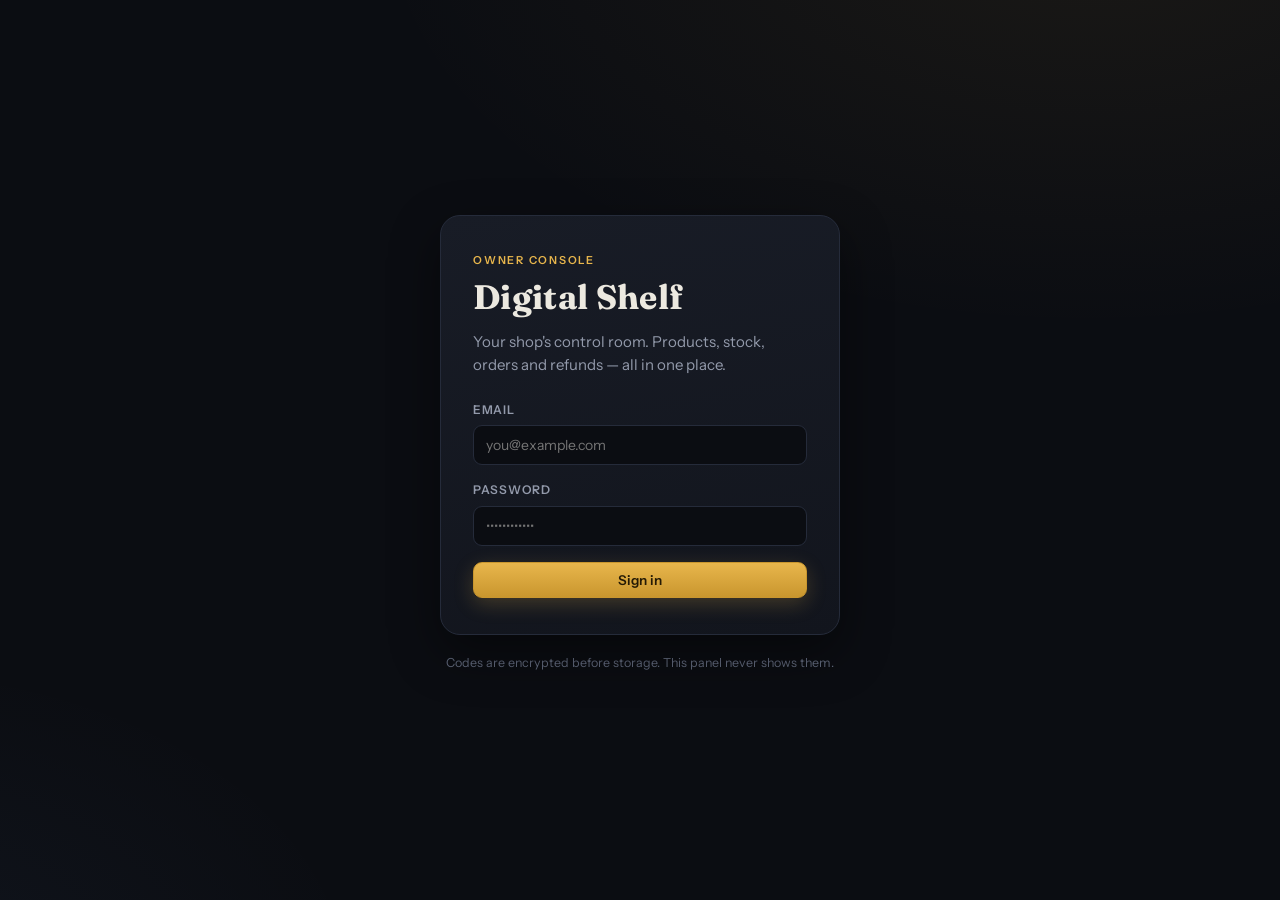
==== commit de67467a: "Add earnings analytics: revenue cards, 14-day chart, per-product sales The panel showed order counts" ====
--- a/dashboard/index.html
+++ b/dashboard/index.html
@@ -47,6 +47,7 @@
     </div>
     <nav id="nav">
       <button data-view="overview" class="active"><span class="nav-ico">◈</span>Overview</button>
+<button data-view="earnings"><span class="nav-ico">★</span>Earnings</button>
       <button data-view="products"><span class="nav-ico">▣</span>Products</button>
       <button data-view="stock"><span class="nav-ico">✦</span>Stock</button>
       <button data-view="orders"><span class="nav-ico">↔</span>Orders</button>
@@ -80,7 +81,29 @@
       </div>
     </section>
 
-    <!-- ======== PRODUCTS ======== -->
+    <!-- ======== EARNINGS ======== -->
+<section id="view-earnings" hidden>
+<header class="page-head">
+<div>
+<p class="eyebrow">Revenue</p>
+<h2 class="display">Earnings</h2>
+</div>
+<button class="btn ghost" id="earnings-refresh">Refresh</button>
+</header>
+<p class="hint">All amounts in Telegram Stars. “Kept” is what stays with you after refunds.</p>
+<div id="earnings-error" class="banner" hidden></div>
+<div id="earnings-cards" class="stats-grid"></div>
+<div class="panel">
+<h3>Last 14 days</h3>
+<div id="earnings-chart"></div>
+</div>
+<div class="panel">
+<h3>By product</h3>
+<div id="earnings-products"></div>
+</div>
+</section>
+
+<!-- ======== PRODUCTS ======== -->
     <section id="view-products" hidden>
       <header class="page-head">
         <div>
--- a/dashboard/styles.css
+++ b/dashboard/styles.css
@@ -1,3 +1,6 @@
+/* The hidden attribute must always win over display rules below. */
+[hidden] { display: none !important; }
+
 /* Digital Shelf owner console — "midnight ledger"
    Deep ink surfaces, warm Stars-gold accent, mono for codes. */
 
@@ -344,28 +347,47 @@
 /* ---------- products ---------- */
 .product-grid {
   display: grid;
-  grid-template-columns: repeat(auto-fill, minmax(300px, 1fr));
-  gap: 14px;
-  margin-top: 16px;
+  grid-template-columns: repeat(auto-fill, minmax(320px, 1fr));
+  gap: 16px;
+  margin-top: 18px;
 }
 .product-card {
   background: linear-gradient(170deg, var(--surface-2), var(--surface));
   border: 1px solid var(--line);
   border-radius: var(--radius);
-  padding: 18px;
+  padding: 20px;
   display: flex;
   flex-direction: column;
-  gap: 10px;
+  gap: 13px;
   animation: rise 0.45s ease both;
   transition: border-color 0.15s ease, transform 0.15s ease;
 }
 .product-card:hover { border-color: #33405a; transform: translateY(-2px); }
-.product-card .pc-top { display: flex; justify-content: space-between; align-items: flex-start; gap: 10px; }
-.product-card h4 { margin: 0; font-size: 16px; font-weight: 600; }
-.product-card .pc-price { font: 600 15px var(--font-display); color: var(--gold); white-space: nowrap; }
-.product-card .pc-desc {
+
+.pc-head { display: flex; justify-content: space-between; align-items: flex-start; gap: 12px; }
+.pc-id { min-width: 0; }
+.pc-id h4 { margin: 0 0 5px; font-size: 16.5px; font-weight: 600; letter-spacing: -0.01em; }
+.pc-sku {
+  font-family: var(--font-mono);
+  font-size: 11px;
+  color: var(--muted);
+  background: var(--surface-3);
+  padding: 2px 7px;
+  border-radius: 5px;
+}
+.pc-price {
+  font: 600 13.5px var(--font-mono);
+  color: var(--gold);
+  background: var(--gold-soft);
+  border: 1px solid rgba(232, 182, 76, 0.22);
+  padding: 4px 10px;
+  border-radius: 8px;
+  white-space: nowrap;
+}
+.pc-desc {
   color: var(--muted);
   font-size: 13px;
+  line-height: 1.5;
   margin: 0;
   display: -webkit-box;
   -webkit-line-clamp: 2;
@@ -373,10 +395,81 @@
   overflow: hidden;
   min-height: 2.6em;
 }
-.pc-counts { display: flex; gap: 14px; font-size: 12.5px; color: var(--muted); }
-.pc-counts b { color: var(--text); font-family: var(--font-mono); font-weight: 500; }
-.pc-counts .low b { color: var(--red); }
-.pc-actions { display: flex; gap: 8px; margin-top: auto; padding-top: 6px; flex-wrap: wrap; }
+
+.pc-stats {
+  display: grid;
+  grid-template-columns: repeat(3, 1fr);
+  background: var(--surface);
+  border: 1px solid var(--line-soft);
+  border-radius: 10px;
+  padding: 10px 0;
+}
+.pc-stat { display: flex; flex-direction: column; gap: 1px; padding: 0 14px; min-width: 0; }
+.pc-stat + .pc-stat { border-left: 1px solid var(--line-soft); }
+.pc-stat b { font: 500 15px var(--font-mono); color: var(--text); }
+.pc-stat span { font-size: 11px; color: var(--faint); letter-spacing: 0.02em; }
+.pc-stat.low b { color: var(--red); }
+.pc-stat.warn b { color: var(--gold); }
+.pc-stat.span3 { grid-column: 1 / -1; justify-content: center; }
+
+.pc-foot { display: flex; justify-content: space-between; align-items: center; gap: 10px 12px; flex-wrap: wrap; margin-top: auto; border-top: 1px solid var(--line-soft); padding-top: 13px; }
+.pc-tags { display: flex; align-items: center; gap: 12px; }
+.pc-cat {
+  font: 500 11px var(--font-mono);
+  color: var(--muted);
+  border: 1px solid var(--line);
+  padding: 3px 8px;
+  border-radius: 6px;
+}
+.pc-status { display: inline-flex; align-items: center; gap: 6px; font-size: 11.5px; font-weight: 600; white-space: nowrap; }
+.pc-status i { width: 6px; height: 6px; border-radius: 50%; }
+.pc-status.live { color: var(--green); }
+.pc-status.live i { background: var(--green); box-shadow: 0 0 6px var(--green); }
+.pc-status.off { color: var(--faint); }
+.pc-status.off i { background: var(--faint); }
+.pc-actions { display: flex; gap: 7px; flex-wrap: wrap; }
+
+/* ---------- earnings ---------- */
+.bars {
+  display: flex;
+  align-items: stretch;
+  gap: 6px;
+  height: 170px;
+  padding-top: 8px;
+}
+.bar {
+  flex: 1;
+  display: flex;
+  flex-direction: column;
+  justify-content: flex-end;
+  align-items: center;
+  gap: 6px;
+  min-width: 0;
+}
+.bar em {
+  font: 500 10px var(--font-mono);
+  font-style: normal;
+  color: var(--gold);
+  white-space: nowrap;
+}
+.bar i {
+  display: block;
+  width: 100%;
+  max-width: 38px;
+  min-height: 2px;
+  border-radius: 5px 5px 2px 2px;
+  background: linear-gradient(180deg, var(--gold), var(--gold-deep));
+  transition: filter 0.15s ease;
+}
+.bar:hover i { filter: brightness(1.2); }
+.bar span {
+  font: 10px var(--font-mono);
+  color: var(--faint);
+  white-space: nowrap;
+}
+.mono.gold { color: var(--gold); }
+.mono.red { color: var(--red); }
+.faint { color: var(--faint); }
 
 /* ---------- stock ---------- */
 .dropzone {
